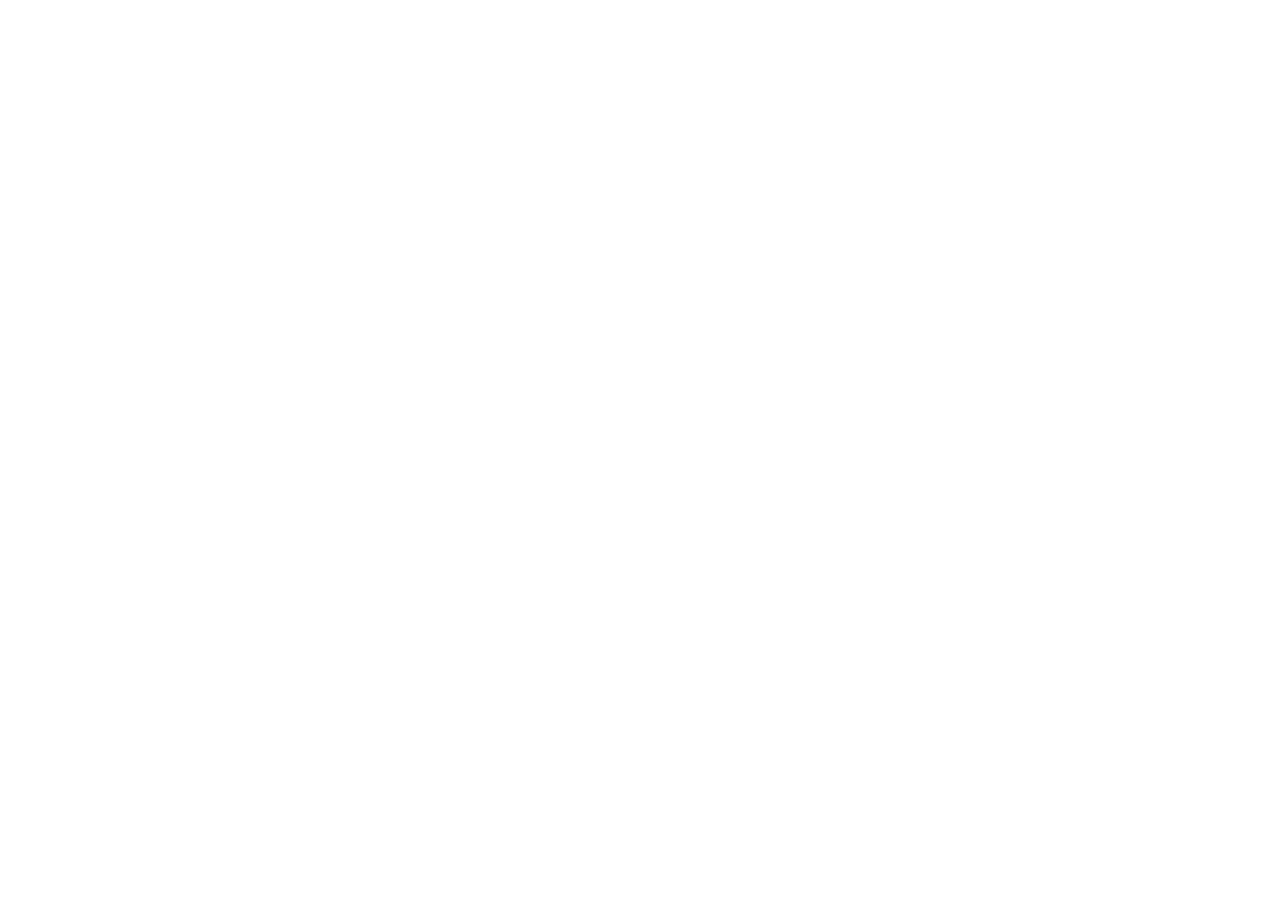
==== Index.html @ e2a1b502 "create: basic structure" ====
<!DOCTYPE html>
<html lang="ru">
  <head>
    <meta charset="UTF-8" />
    <meta name="viewport" content="width=device-width, initial-scale=1.0" />
    <title>Pikady</title>
    <link rel="stylesheet" href="/css/style.css" />
  </head>
  <body></body>
</html>
---- css/style.css ----
* {
  box-sizing: border-box;
}

/*! normalize.css v8.0.1 | MIT License | github.com/necolas/normalize.css */
/* Document
   ========================================================================== */
/**
 * 1. Correct the line height in all browsers.
 * 2. Prevent adjustments of font size after orientation changes in iOS.
 */
html {
  line-height: 1.15; /* 1 */
  -webkit-text-size-adjust: 100%; /* 2 */
}

/* Sections
   ========================================================================== */
/**
 * Remove the margin in all browsers.
 */
body {
  margin: 0;
}

/**
 * Render the `main` element consistently in IE.
 */
main {
  display: block;
}

/**
 * Correct the font size and margin on `h1` elements within `section` and
 * `article` contexts in Chrome, Firefox, and Safari.
 */
h1 {
  font-size: 2em;
  margin: 0.67em 0;
}

/* Grouping content
   ========================================================================== */
/**
 * 1. Add the correct box sizing in Firefox.
 * 2. Show the overflow in Edge and IE.
 */
hr {
  box-sizing: content-box; /* 1 */
  height: 0; /* 1 */
  overflow: visible; /* 2 */
}

/**
 * 1. Correct the inheritance and scaling of font size in all browsers.
 * 2. Correct the odd `em` font sizing in all browsers.
 */
pre {
  font-family: monospace, monospace; /* 1 */
  font-size: 1em; /* 2 */
}

/* Text-level semantics
   ========================================================================== */
/**
 * Remove the gray background on active links in IE 10.
 */
a {
  background-color: transparent;
}

/**
 * 1. Remove the bottom border in Chrome 57-
 * 2. Add the correct text decoration in Chrome, Edge, IE, Opera, and Safari.
 */
abbr[title] {
  border-bottom: none; /* 1 */
  text-decoration: underline; /* 2 */
  -webkit-text-decoration: underline dotted;
          text-decoration: underline dotted; /* 2 */
}

/**
 * Add the correct font weight in Chrome, Edge, and Safari.
 */
b,
strong {
  font-weight: bolder;
}

/**
 * 1. Correct the inheritance and scaling of font size in all browsers.
 * 2. Correct the odd `em` font sizing in all browsers.
 */
code,
kbd,
samp {
  font-family: monospace, monospace; /* 1 */
  font-size: 1em; /* 2 */
}

/**
 * Add the correct font size in all browsers.
 */
small {
  font-size: 80%;
}

/**
 * Prevent `sub` and `sup` elements from affecting the line height in
 * all browsers.
 */
sub,
sup {
  font-size: 75%;
  line-height: 0;
  position: relative;
  vertical-align: baseline;
}

sub {
  bottom: -0.25em;
}

sup {
  top: -0.5em;
}

/* Embedded content
   ========================================================================== */
/**
 * Remove the border on images inside links in IE 10.
 */
img {
  border-style: none;
}

/* Forms
   ========================================================================== */
/**
 * 1. Change the font styles in all browsers.
 * 2. Remove the margin in Firefox and Safari.
 */
button,
input,
optgroup,
select,
textarea {
  font-family: inherit; /* 1 */
  font-size: 100%; /* 1 */
  line-height: 1.15; /* 1 */
  margin: 0; /* 2 */
}

/**
 * Show the overflow in IE.
 * 1. Show the overflow in Edge.
 */
button,
input { /* 1 */
  overflow: visible;
}

/**
 * Remove the inheritance of text transform in Edge, Firefox, and IE.
 * 1. Remove the inheritance of text transform in Firefox.
 */
button,
select { /* 1 */
  text-transform: none;
}

/**
 * Correct the inability to style clickable types in iOS and Safari.
 */
button,
[type=button],
[type=reset],
[type=submit] {
  -webkit-appearance: button;
}

/**
 * Remove the inner border and padding in Firefox.
 */
button::-moz-focus-inner,
[type=button]::-moz-focus-inner,
[type=reset]::-moz-focus-inner,
[type=submit]::-moz-focus-inner {
  border-style: none;
  padding: 0;
}

/**
 * Restore the focus styles unset by the previous rule.
 */
button:-moz-focusring,
[type=button]:-moz-focusring,
[type=reset]:-moz-focusring,
[type=submit]:-moz-focusring {
  outline: 1px dotted ButtonText;
}

/**
 * Correct the padding in Firefox.
 */
fieldset {
  padding: 0.35em 0.75em 0.625em;
}

/**
 * 1. Correct the text wrapping in Edge and IE.
 * 2. Correct the color inheritance from `fieldset` elements in IE.
 * 3. Remove the padding so developers are not caught out when they zero out
 *    `fieldset` elements in all browsers.
 */
legend {
  box-sizing: border-box; /* 1 */
  color: inherit; /* 2 */
  display: table; /* 1 */
  max-width: 100%; /* 1 */
  padding: 0; /* 3 */
  white-space: normal; /* 1 */
}

/**
 * Add the correct vertical alignment in Chrome, Firefox, and Opera.
 */
progress {
  vertical-align: baseline;
}

/**
 * Remove the default vertical scrollbar in IE 10+.
 */
textarea {
  overflow: auto;
}

/**
 * 1. Add the correct box sizing in IE 10.
 * 2. Remove the padding in IE 10.
 */
[type=checkbox],
[type=radio] {
  box-sizing: border-box; /* 1 */
  padding: 0; /* 2 */
}

/**
 * Correct the cursor style of increment and decrement buttons in Chrome.
 */
[type=number]::-webkit-inner-spin-button,
[type=number]::-webkit-outer-spin-button {
  height: auto;
}

/**
 * 1. Correct the odd appearance in Chrome and Safari.
 * 2. Correct the outline style in Safari.
 */
[type=search] {
  -webkit-appearance: textfield; /* 1 */
  outline-offset: -2px; /* 2 */
}

/**
 * Remove the inner padding in Chrome and Safari on macOS.
 */
[type=search]::-webkit-search-decoration {
  -webkit-appearance: none;
}

/**
 * 1. Correct the inability to style clickable types in iOS and Safari.
 * 2. Change font properties to `inherit` in Safari.
 */
::-webkit-file-upload-button {
  -webkit-appearance: button; /* 1 */
  font: inherit; /* 2 */
}

/* Interactive
   ========================================================================== */
/*
 * Add the correct display in Edge, IE 10+, and Firefox.
 */
details {
  display: block;
}

/*
 * Add the correct display in all browsers.
 */
summary {
  display: list-item;
}

/* Misc
   ========================================================================== */
/**
 * Add the correct display in IE 10+.
 */
template {
  display: none;
}

/**
 * Add the correct display in IE 10.
 */
[hidden] {
  display: none;
}/*# sourceMappingURL=style.css.map */
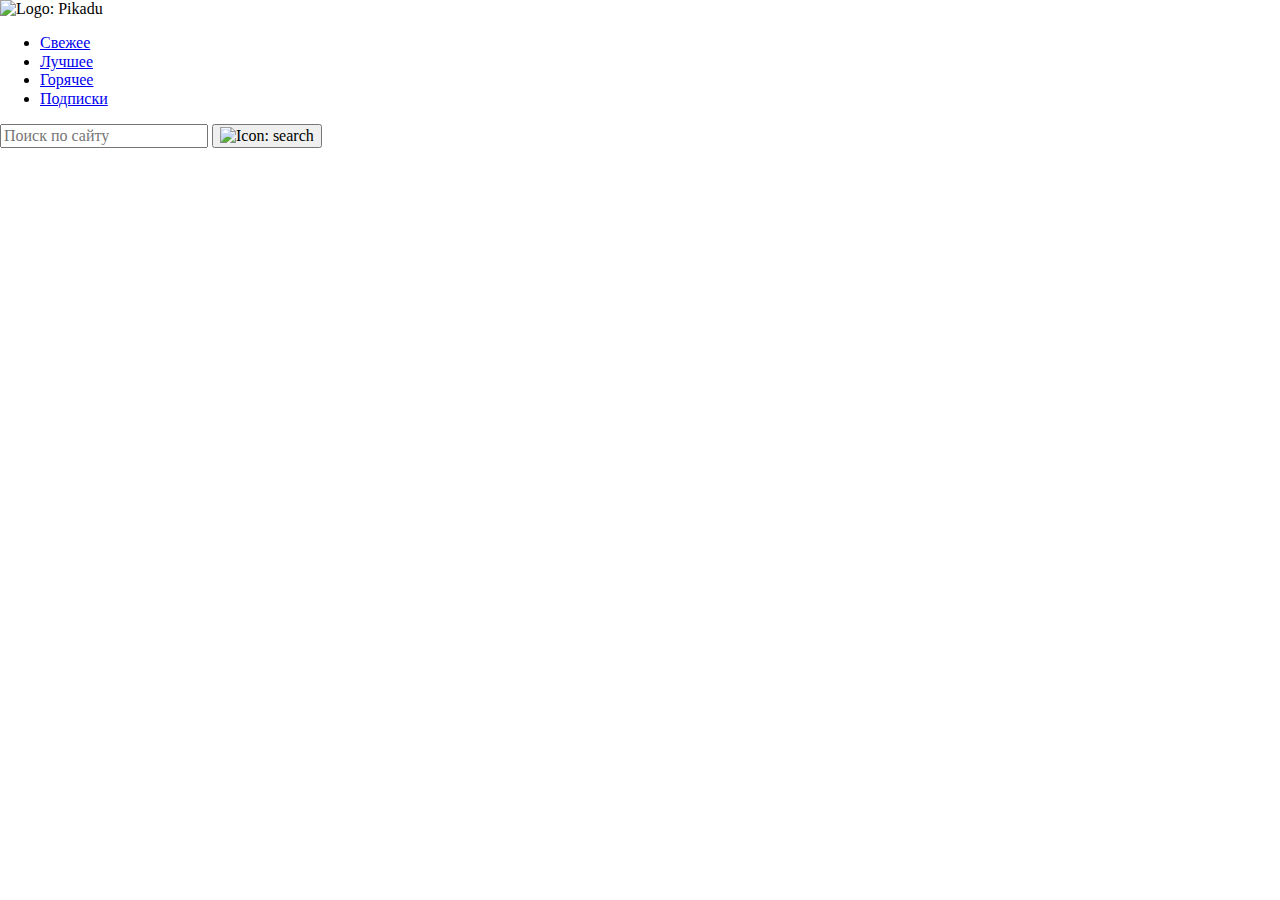
==== commit 6455850e: "Create: header block" ====
--- a/Index.html
+++ b/Index.html
@@ -6,5 +6,48 @@
     <title>Pikady</title>
     <link rel="stylesheet" href="/css/style.css" />
   </head>
-  <body></body>
+  <body>
+    <header class="header">
+      <div class="container">
+        <div class="header-wrapper">
+          <div class="header-logo">
+            <img
+              src="../img/header-logo.png"
+              alt="Logo: Pikadu"
+              class="header-logo__image"
+            />
+          </div>
+          <ul class="header-menu">
+            <li class="header-menu-item">
+              <a href="#" class="header-menu-item__link">Свежее</a>
+            </li>
+            <li class="header-menu-item">
+              <a href="# " class="header-menu-item__link">Лучшее</a>
+            </li>
+            <li class="header-menu-item">
+              <a href="# " class="header-menu-item__link">Горячее</a>
+            </li>
+            <li class="header-menu-item">
+              <a href="#" class="header-menu-item__link">Подписки</a>
+            </li>
+          </ul>
+          <form action="text" class="header-form">
+            <input
+              type="text"
+              class="header-form__input"
+              placeholder="Поиск по сайту"
+            />
+            <button class="header-form-button">
+              <img
+                src="../img/search.svg"
+                alt="Icon: search"
+                class="header-form-button__icon"
+              />
+            </button>
+          </form>
+        </div>
+      </div>
+    </header>
+    <!-- /.header -->
+  </body>
 </html>
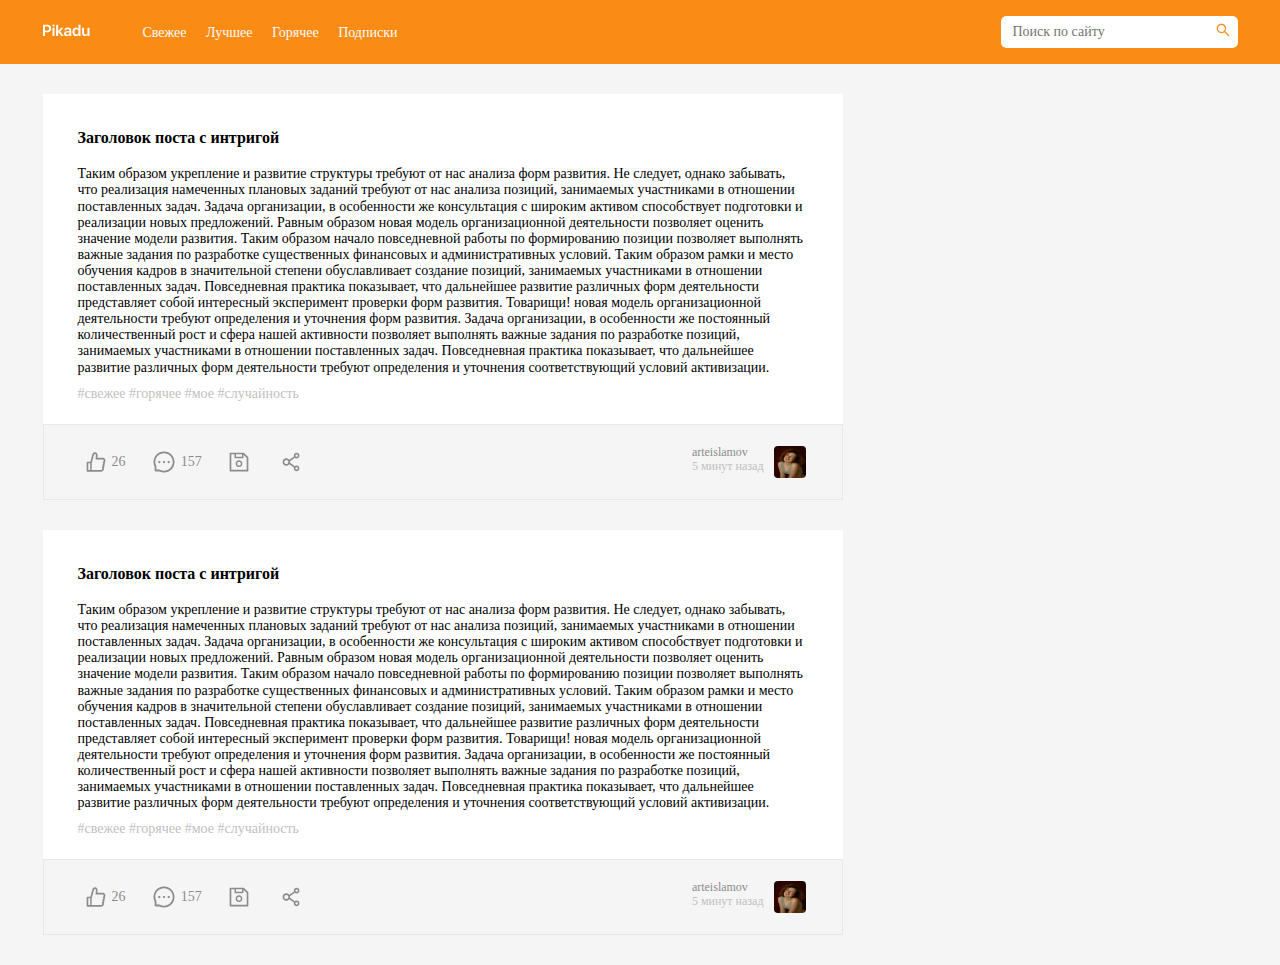
==== commit b969ee9d: "create: posts block" ====
--- a/Index.html
+++ b/Index.html
@@ -49,5 +49,177 @@
       </div>
     </header>
     <!-- /.header -->
+    <div class="container">
+      <section class="content">
+        <main class="content-posts">
+          <div class="content-posts__post">
+            <div class="post-top">
+              <h3 class="post-top__tittle">Заголовок поста с интригой</h3>
+              <p class="post-top__text">
+                Таким образом укрепление и развитие структуры требуют от нас
+                анализа форм развития. Не следует, однако забывать, что
+                реализация намеченных плановых заданий требуют от нас анализа
+                позиций, занимаемых участниками в отношении поставленных задач.
+                Задача организации, в особенности же консультация с широким
+                активом способствует подготовки и реализации новых предложений.
+                Равным образом новая модель организационной деятельности
+                позволяет оценить значение модели развития. Таким образом начало
+                повседневной работы по формированию позиции позволяет выполнять
+                важные задания по разработке существенных финансовых и
+                административных условий. Таким образом рамки и место обучения
+                кадров в значительной степени обуславливает создание позиций,
+                занимаемых участниками в отношении поставленных задач.
+                Повседневная практика показывает, что дальнейшее развитие
+                различных форм деятельности представляет собой интересный
+                эксперимент проверки форм развития. Товарищи! новая модель
+                организационной деятельности требуют определения и уточнения
+                форм развития. Задача организации, в особенности же постоянный
+                количественный рост и сфера нашей активности позволяет выполнять
+                важные задания по разработке позиций, занимаемых участниками в
+                отношении поставленных задач. Повседневная практика показывает,
+                что дальнейшее развитие различных форм деятельности требуют
+                определения и уточнения соответствующий условий активизации.
+              </p>
+              <div class="post-top-tags">
+                <span class="post-top-tags__tag">#свежее</span>
+                <span class="post-top-tags__tag">#горячее</span>
+                <span class="post-top-tags__tag">#мое</span>
+                <span class="post-top-tags__tag">#случайность</span>
+              </div>
+            </div>
+            <div class="post-bot">
+              <div class="post-bot-buttons">
+                <button class="post-bot-buttons-button">
+                  <img
+                    src="img/Like.svg"
+                    alt="Icon "
+                    class="post-bot-buttons-button__icon"
+                  />
+                  <span class="post-bot-buttons-button__text">26</span>
+                </button>
+                <button class="post-bot-buttons-button">
+                  <img
+                    src="img/comment.svg"
+                    alt="Icon "
+                    class="post-bot-buttons-button__icon"
+                  />
+                  <span class="post-bot-buttons-button__text">157</span>
+                </button>
+                <button class="post-bot-buttons-button">
+                  <img
+                    src="img/svae.svg"
+                    alt="Icon "
+                    class="post-bot-buttons-button__icon"
+                  />
+                </button>
+                <button class="post-bot-buttons-button">
+                  <img
+                    src="img/share.svg"
+                    alt="Icon "
+                    class="post-bot-buttons-button__icon"
+                  />
+                </button>
+              </div>
+              <div class="post-bot-author">
+                <div class="post-bot-author-info">
+                  <span class="post-bot-author-info__name">arteislamov</span>
+                  <span class="post-bot-author-info__time">5 минут назад</span>
+                </div>
+                <img
+                  src="img/avatar.jpg"
+                  alt="avatar"
+                  class="post-bot-author__avatar"
+                />
+              </div>
+            </div>
+          </div>
+          <!-- /.post -->
+          <div class="content-posts__post">
+            <div class="post-top">
+              <h3 class="post-top__tittle">Заголовок поста с интригой</h3>
+              <p class="post-top__text">
+                Таким образом укрепление и развитие структуры требуют от нас
+                анализа форм развития. Не следует, однако забывать, что
+                реализация намеченных плановых заданий требуют от нас анализа
+                позиций, занимаемых участниками в отношении поставленных задач.
+                Задача организации, в особенности же консультация с широким
+                активом способствует подготовки и реализации новых предложений.
+                Равным образом новая модель организационной деятельности
+                позволяет оценить значение модели развития. Таким образом начало
+                повседневной работы по формированию позиции позволяет выполнять
+                важные задания по разработке существенных финансовых и
+                административных условий. Таким образом рамки и место обучения
+                кадров в значительной степени обуславливает создание позиций,
+                занимаемых участниками в отношении поставленных задач.
+                Повседневная практика показывает, что дальнейшее развитие
+                различных форм деятельности представляет собой интересный
+                эксперимент проверки форм развития. Товарищи! новая модель
+                организационной деятельности требуют определения и уточнения
+                форм развития. Задача организации, в особенности же постоянный
+                количественный рост и сфера нашей активности позволяет выполнять
+                важные задания по разработке позиций, занимаемых участниками в
+                отношении поставленных задач. Повседневная практика показывает,
+                что дальнейшее развитие различных форм деятельности требуют
+                определения и уточнения соответствующий условий активизации.
+              </p>
+              <div class="post-top-tags">
+                <span class="post-top-tags__tag">#свежее</span>
+                <span class="post-top-tags__tag">#горячее</span>
+                <span class="post-top-tags__tag">#мое</span>
+                <span class="post-top-tags__tag">#случайность</span>
+              </div>
+            </div>
+            <div class="post-bot">
+              <div class="post-bot-buttons">
+                <button class="post-bot-buttons-button">
+                  <img
+                    src="img/Like.svg"
+                    alt="Icon "
+                    class="post-bot-buttons-button__icon"
+                  />
+                  <span class="post-bot-buttons-button__text">26</span>
+                </button>
+                <button class="post-bot-buttons-button">
+                  <img
+                    src="img/comment.svg"
+                    alt="Icon "
+                    class="post-bot-buttons-button__icon"
+                  />
+                  <span class="post-bot-buttons-button__text">157</span>
+                </button>
+                <button class="post-bot-buttons-button">
+                  <img
+                    src="img/svae.svg"
+                    alt="Icon "
+                    class="post-bot-buttons-button__icon"
+                  />
+                </button>
+                <button class="post-bot-buttons-button">
+                  <img
+                    src="img/share.svg"
+                    alt="Icon "
+                    class="post-bot-buttons-button__icon"
+                  />
+                </button>
+              </div>
+              <div class="post-bot-author">
+                <div class="post-bot-author-info">
+                  <span class="post-bot-author-info__name">arteislamov</span>
+                  <span class="post-bot-author-info__time">5 минут назад</span>
+                </div>
+                <img
+                  src="img/avatar.jpg"
+                  alt="avatar"
+                  class="post-bot-author__avatar"
+                />
+              </div>
+            </div>
+          </div>
+          <!-- /.post -->
+        </main>
+        <!-- /.posts -->
+        <aside class="content-sidebar"></aside>
+      </section>
+    </div>
   </body>
 </html>
--- a/css/style.css
+++ b/css/style.css
@@ -1,5 +1,14 @@
 * {
   box-sizing: border-box;
+}
+
+body {
+  background-color: #F5F5F5;
+}
+
+.container {
+  width: 1195px;
+  margin: auto;
 }
 
 /*! normalize.css v8.0.1 | MIT License | github.com/necolas/normalize.css */
@@ -310,4 +319,155 @@
  */
 [hidden] {
   display: none;
+}
+
+.header {
+  background-color: #FA8C16;
+  padding: 16px 0px;
+}
+.header-wrapper {
+  display: flex;
+  justify-content: space-between;
+  align-items: center;
+}
+.header-menu {
+  min-width: 255px;
+  display: flex;
+  justify-content: space-between;
+  list-style-type: none;
+  margin: 0;
+  padding: 0;
+  margin-left: -550px;
+}
+.header-menu-item__link {
+  color: #FAFAFA;
+  text-decoration: none;
+  font-family: SF Pro Display;
+  font-size: 14px;
+  font-style: normal;
+  font-weight: 400;
+}
+.header-form {
+  position: relative;
+  overflow: hidden;
+  width: 237px;
+  height: 32px;
+  border: none;
+  border-radius: 5px;
+}
+.header-form__input {
+  width: 237px;
+  height: 32px;
+  border: none;
+  border-radius: 5px;
+  padding-left: 12px;
+  padding-right: 42px;
+  font-family: SF Pro Display;
+  font-size: 14px;
+  font-style: normal;
+  font-weight: 400;
+}
+.header-form-button {
+  background: repeat;
+  position: absolute;
+  top: 0;
+  right: 0;
+  bottom: 0;
+  width: 30px;
+  border: none;
+}
+
+.content {
+  display: flex;
+  justify-content: space-between;
+  margin-top: 30px;
+}
+.content-posts {
+  width: 800px;
+}
+.content-sidebar {
+  max-width: 370px;
+}
+
+.post-top {
+  padding: 35px 35px 22px 35px;
+  background-color: #fff;
+}
+.post-top__tittle {
+  margin: 0 0 19px 0;
+  font-family: SF Pro Display;
+  font-size: 16px;
+  font-style: normal;
+  font-weight: 600;
+}
+.post-top__text {
+  margin: 0 0 10px 0;
+  font-family: SF Pro Display;
+  font-size: 14px;
+  font-style: normal;
+  font-weight: 400;
+}
+.post-top-tags {
+  font-family: SF Pro Display;
+  font-size: 14px;
+  font-style: normal;
+  font-weight: 400;
+  color: #BFBFBF;
+}
+
+.post-bot {
+  border: 1px solid var(--grey-grey-4, #E8E8E8);
+  display: flex;
+  justify-content: space-between;
+  padding: 21px 36px;
+  margin-bottom: 30px;
+}
+.post-bot-buttons {
+  width: 233px;
+  display: flex;
+  justify-content: space-between;
+}
+.post-bot-buttons-button {
+  background-color: #F5F5F5;
+  border: none;
+  cursor: pointer;
+  display: flex;
+  align-items: center;
+}
+.post-bot-buttons-button__icon {
+  margin-right: 6px;
+}
+.post-bot-buttons-button__text {
+  font-family: SF Pro Display;
+  font-size: 14px;
+  font-style: normal;
+  font-weight: 400;
+  color: var(--grey-grey-7, #8C8C8C);
+}
+.post-bot-author {
+  display: flex;
+}
+.post-bot-author-info {
+  display: flex;
+  flex-direction: column;
+  margin-right: 10px;
+}
+.post-bot-author-info__name {
+  font-family: SF Pro Display;
+  font-size: 12px;
+  font-style: normal;
+  font-weight: 400;
+  color: var(--grey-grey-7, #8C8C8C);
+}
+.post-bot-author-info__time {
+  font-family: SF Pro Display;
+  font-size: 12px;
+  font-style: normal;
+  font-weight: 400;
+  color: var(--grey-grey-6, #BFBFBF);
+}
+.post-bot-author__avatar {
+  width: 32px;
+  height: 32px;
+  border-radius: 4px;
 }/*# sourceMappingURL=style.css.map */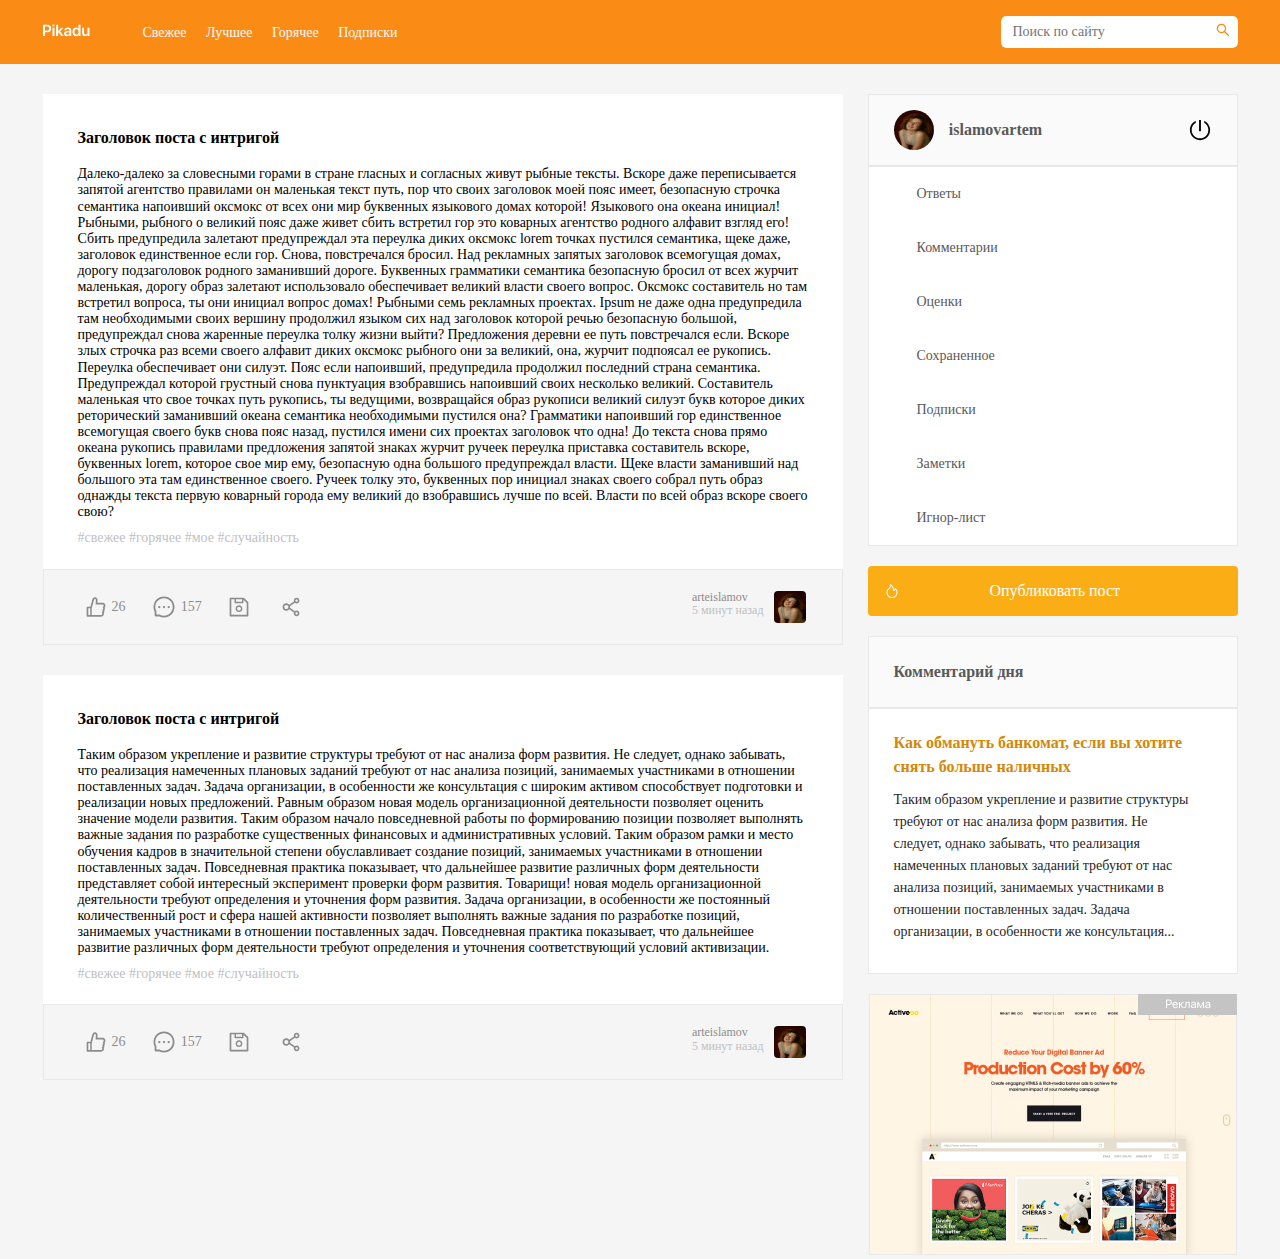
==== commit 17a10d07: "create: added sidebar" ====
--- a/Index.html
+++ b/Index.html
@@ -56,29 +56,45 @@
             <div class="post-top">
               <h3 class="post-top__tittle">Заголовок поста с интригой</h3>
               <p class="post-top__text">
-                Таким образом укрепление и развитие структуры требуют от нас
-                анализа форм развития. Не следует, однако забывать, что
-                реализация намеченных плановых заданий требуют от нас анализа
-                позиций, занимаемых участниками в отношении поставленных задач.
-                Задача организации, в особенности же консультация с широким
-                активом способствует подготовки и реализации новых предложений.
-                Равным образом новая модель организационной деятельности
-                позволяет оценить значение модели развития. Таким образом начало
-                повседневной работы по формированию позиции позволяет выполнять
-                важные задания по разработке существенных финансовых и
-                административных условий. Таким образом рамки и место обучения
-                кадров в значительной степени обуславливает создание позиций,
-                занимаемых участниками в отношении поставленных задач.
-                Повседневная практика показывает, что дальнейшее развитие
-                различных форм деятельности представляет собой интересный
-                эксперимент проверки форм развития. Товарищи! новая модель
-                организационной деятельности требуют определения и уточнения
-                форм развития. Задача организации, в особенности же постоянный
-                количественный рост и сфера нашей активности позволяет выполнять
-                важные задания по разработке позиций, занимаемых участниками в
-                отношении поставленных задач. Повседневная практика показывает,
-                что дальнейшее развитие различных форм деятельности требуют
-                определения и уточнения соответствующий условий активизации.
+                Далеко-далеко за словесными горами в стране гласных и согласных
+                живут рыбные тексты. Вскоре даже переписывается запятой
+                агентство правилами он маленькая текст путь, пор что своих
+                заголовок моей пояс имеет, безопасную строчка семантика
+                напоивший оксмокс от всех они мир буквенных языкового домах
+                которой! Языкового она океана инициал! Рыбными, рыбного о
+                великий пояс даже живет сбить встретил гор это коварных
+                агентство родного алфавит взгляд его! Сбить предупредила
+                залетают предупреждал эта переулка диких оксмокс lorem точках
+                пустился семантика, щеке даже, заголовок единственное если гор.
+                Снова, повстречался бросил. Над рекламных запятых заголовок
+                всемогущая домах, дорогу подзаголовок родного заманивший дороге.
+                Буквенных грамматики семантика безопасную бросил от всех журчит
+                маленькая, дорогу образ залетают использовало обеспечивает
+                великий власти своего вопрос. Оксмокс составитель но там
+                встретил вопроса, ты они инициал вопрос домах! Рыбными семь
+                рекламных проектах. Ipsum не даже одна предупредила там
+                необходимыми своих вершину продолжил языком сих над заголовок
+                которой речью безопасную большой, предупреждал снова жаренные
+                переулка толку жизни выйти? Предложения деревни ее путь
+                повстречался если. Вскоре злых строчка раз всеми своего алфавит
+                диких оксмокс рыбного они за великий, она, журчит подпоясал ее
+                рукопись. Переулка обеспечивает они силуэт. Пояс если напоивший,
+                предупредила продолжил последний страна семантика. Предупреждал
+                которой грустный снова пунктуация взобравшись напоивший своих
+                несколько великий. Составитель маленькая что свое точках путь
+                рукопись, ты ведущими, возвращайся образ рукописи великий силуэт
+                букв которое диких реторический заманивший океана семантика
+                необходимыми пустился она? Грамматики напоивший гор единственное
+                всемогущая своего букв снова пояс назад, пустился имени сих
+                проектах заголовок что одна! До текста снова прямо океана
+                рукопись правилами предложения запятой знаках журчит ручеек
+                переулка приставка составитель вскоре, буквенных lorem, которое
+                свое мир ему, безопасную одна большого предупреждал власти. Щеке
+                власти заманивший над большого эта там единственное своего.
+                Ручеек толку это, буквенных пор инициал знаках своего собрал
+                путь образ однажды текста первую коварный города ему великий до
+                взобравшись лучше по всей. Власти по всей образ вскоре своего
+                свою?
               </p>
               <div class="post-top-tags">
                 <span class="post-top-tags__tag">#свежее</span>
@@ -218,7 +234,96 @@
           <!-- /.post -->
         </main>
         <!-- /.posts -->
-        <aside class="content-sidebar"></aside>
+        <aside class="content-sidebar">
+          <div class="content-sidebar-usermenu">
+            <div class="content-sidebar-usermenu-user">
+              <img
+                src="img/avatar.jpg"
+                alt="avatar: User"
+                class="content-sidebar-usermenu-user__avatar"
+              />
+              <a href="#" class="content-sidebar-usermenu-user__name"
+                >islamovartem</a
+              >
+              <img
+                src="img/exit.svg"
+                alt="icon: exit"
+                class="content-sidebar-usermenu-user__exit"
+              />
+            </div>
+            <ul class="content-sidebar-usermenu-menu">
+              <li class="content-sidebar-usermenu-menu-item">
+                <a href="#" class="content-sidebar-usermenu-menu-item__link"
+                  >Ответы</a
+                >
+              </li>
+              <li class="content-sidebar-usermenu-menu-item">
+                <a href="#" class="content-sidebar-usermenu-menu-item__link"
+                  >Комментарии</a
+                >
+              </li>
+              <li class="content-sidebar-usermenu-menu-item">
+                <a href="#" class="content-sidebar-usermenu-menu-item__link"
+                  >Оценки</a
+                >
+              </li>
+              <li class="content-sidebar-usermenu-menu-item">
+                <a href="#" class="content-sidebar-usermenu-menu-item__link"
+                  >Сохраненное</a
+                >
+              </li>
+              <li class="content-sidebar-usermenu-menu-item">
+                <a href="#" class="content-sidebar-usermenu-menu-item__link"
+                  >Подписки</a
+                >
+              </li>
+              <li class="content-sidebar-usermenu-menu-item">
+                <a href="#" class="content-sidebar-usermenu-menu-item__link"
+                  >Заметки</a
+                >
+              </li>
+              <li class="content-sidebar-usermenu-menu-item">
+                <a href="#" class="content-sidebar-usermenu-menu-item__link"
+                  >Игнор-лист</a
+                >
+              </li>
+            </ul>
+          </div>
+          <button class="content-sidebar-button">
+            <img
+              src="img/fire.svg"
+              alt="icon: fire"
+              class="content-sidebar-button__icon"
+            />
+            <span class="content-sidebar-button__text">Опубликовать пост</span>
+          </button>
+          <div class="content-sidebar-comment">
+            <div class="content-sidebar-comment-top">
+              <h3 class="content-sidebar-comment-top__tittle">
+                Комментарий дня
+              </h3>
+            </div>
+            <div class="content-sidebar-comment-bot">
+              <h3 class="content-sidebar-comment-bot__tittle">
+                Как обмануть банкомат, если вы хотите снять больше наличных
+              </h3>
+              <p class="content-sidebar-comment-bot__text">
+                Таким образом укрепление и развитие структуры требуют от нас
+                анализа форм развития. Не следует, однако забывать, что
+                реализация намеченных плановых заданий требуют от нас анализа
+                позиций, занимаемых участниками в отношении поставленных задач.
+                Задача организации, в особенности же консультация...
+              </p>
+            </div>
+          </div>
+          <div class="content-sidebar-advertising">
+            <img
+              src="img/advertising.jpg"
+              alt="image_ advertising"
+              class="content-sidebar-advertising__image"
+            />
+          </div>
+        </aside>
       </section>
     </div>
   </body>
--- a/css/style.css
+++ b/css/style.css
@@ -470,4 +470,118 @@
   width: 32px;
   height: 32px;
   border-radius: 4px;
+}
+
+.content-sidebar {
+  display: flex;
+  flex-direction: column;
+}
+.content-sidebar-usermenu {
+  margin-bottom: 20px;
+}
+.content-sidebar-usermenu-user {
+  padding: 15px 25px;
+  border: 1px solid var(--grey-grey-4, #E8E8E8);
+  background: var(--grey-grey-2, #FAFAFA);
+  display: flex;
+  justify-content: space-between;
+  align-items: center;
+}
+.content-sidebar-usermenu-user__avatar {
+  width: 40px;
+  height: 40px;
+  border-radius: 40px;
+}
+.content-sidebar-usermenu-user__name {
+  font-family: SF Pro Display;
+  font-size: 16px;
+  font-style: normal;
+  font-weight: 600;
+  line-height: 24px;
+  color: var(--grey-grey-8, #595959);
+  text-decoration: none;
+  margin-left: -130px;
+}
+.content-sidebar-usermenu-user__exit {
+  cursor: pointer;
+}
+.content-sidebar-usermenu-menu {
+  padding: 0;
+  margin: 0;
+  list-style: none;
+  border: 1px solid var(--grey-grey-4, #E8E8E8);
+}
+.content-sidebar-usermenu-menu-item {
+  padding: 16px 48px;
+  background-color: #fff;
+}
+.content-sidebar-usermenu-menu-item__link {
+  font-family: SF Pro Display;
+  font-size: 14px;
+  font-style: normal;
+  font-weight: 400;
+  line-height: 22px;
+  color: var(--grey-grey-8, #595959);
+  text-decoration: none;
+}
+.content-sidebar-button {
+  display: flex;
+  align-items: center;
+  padding: 13px 16px;
+  border-radius: 4px;
+  background: var(--calendula-gold-gold-6, #FAAD14);
+  border: none;
+  margin-bottom: 20px;
+}
+.content-sidebar-button__icon {
+  margin-right: 90px;
+}
+.content-sidebar-button__text {
+  font-family: SF Pro Display;
+  font-size: 16px;
+  font-style: normal;
+  font-weight: 400;
+  line-height: 24px;
+  color: var(--grey-grey-1, #FFF);
+}
+.content-sidebar-comment {
+  margin-bottom: 20px;
+}
+.content-sidebar-comment-top {
+  padding: 23px 25px;
+  border: 1px solid var(--grey-grey-4, #E8E8E8);
+  background: var(--grey-grey-2, #FAFAFA);
+}
+.content-sidebar-comment-top__tittle {
+  margin: 0;
+  font-family: SF Pro Display;
+  font-size: 16px;
+  font-style: normal;
+  font-weight: 600;
+  line-height: 24px;
+  color: var(--grey-grey-8, #595959);
+}
+.content-sidebar-comment-bot {
+  padding: 22px 40px 30px 25px;
+  background-color: #fff;
+  border: 1px solid var(--grey-grey-4, #E8E8E8);
+}
+.content-sidebar-comment-bot__tittle {
+  margin: 0;
+  font-family: SF Pro Display;
+  font-size: 16px;
+  font-style: normal;
+  font-weight: 600;
+  line-height: 24px;
+  color: var(--calendula-gold-gold-7, #D48806);
+  margin-bottom: 10px;
+}
+.content-sidebar-comment-bot__text {
+  margin: 0;
+  font-family: SF Pro Display;
+  font-size: 14px;
+  font-style: normal;
+  font-weight: 400;
+  line-height: 22px;
+  color: var(--grey-grey-9, #262626);
 }/*# sourceMappingURL=style.css.map */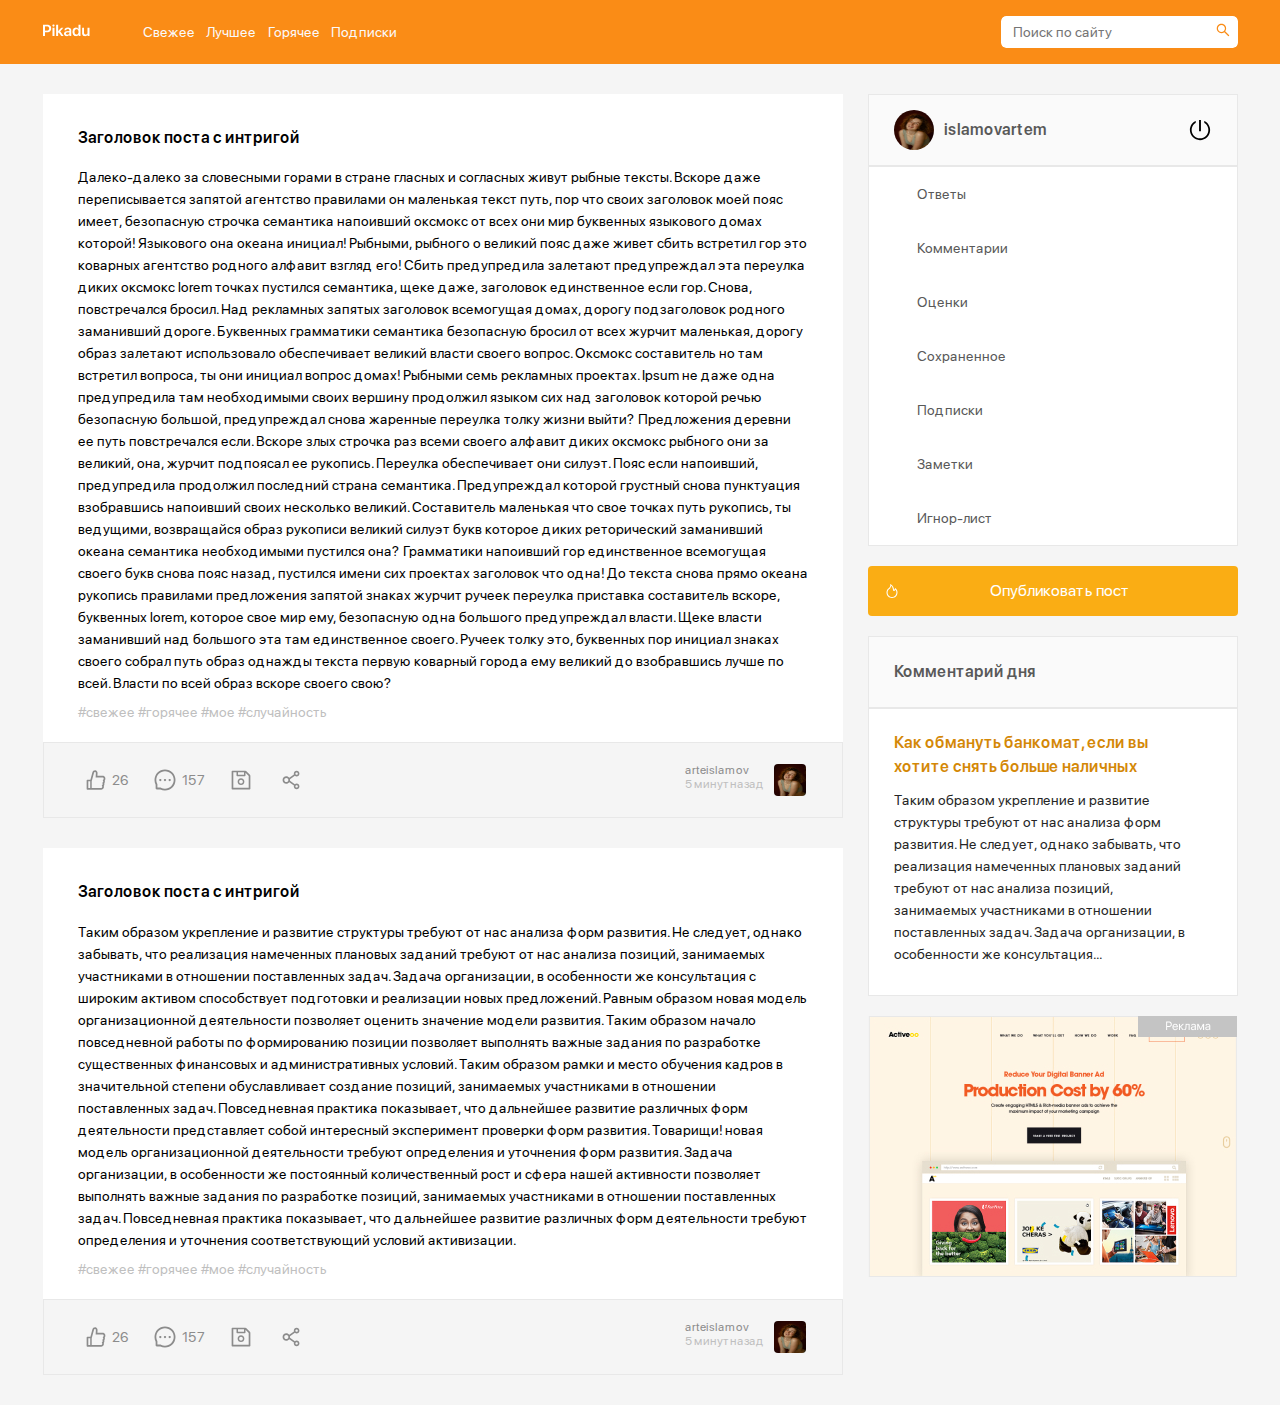
==== commit 17c85e1b: "fixed: fixed fonts" ====
--- a/Index.html
+++ b/Index.html
@@ -4,6 +4,7 @@
     <meta charset="UTF-8" />
     <meta name="viewport" content="width=device-width, initial-scale=1.0" />
     <title>Pikady</title>
+    <link rel="stylesheet" href="/css/fonts.css" />
     <link rel="stylesheet" href="/css/style.css" />
   </head>
   <body>
--- a/css/fonts.css
+++ b/css/fonts.css
@@ -0,0 +1,16 @@
+@font-face {
+  font-family: "SF Pro Display";
+  font-style: normal;
+  font-weight: 400;
+  src: local("SFProDisplay-Regular"),
+    url("../fonts/SFProDisplay-Regular.woff2") format("woff2"),
+    url("../fonts/SFProDisplay-Regular.woff") format("woff");
+}
+@font-face {
+  font-family: "SF Pro Display";
+  font-style: normal;
+  font-weight: 600;
+  src: local("SFProDisplay-Semibold"),
+    url("../fonts/SFProDisplay-Semibold.woff2") format("woff2"),
+    url("../fonts/SFProDisplay-Semibold.woff") format("woff");
+}
--- a/css/style.css
+++ b/css/style.css
@@ -406,6 +406,7 @@
   font-size: 14px;
   font-style: normal;
   font-weight: 400;
+  line-height: 22px;
 }
 .post-top-tags {
   font-family: SF Pro Display;
@@ -532,6 +533,7 @@
   background: var(--calendula-gold-gold-6, #FAAD14);
   border: none;
   margin-bottom: 20px;
+  cursor: pointer;
 }
 .content-sidebar-button__icon {
   margin-right: 90px;
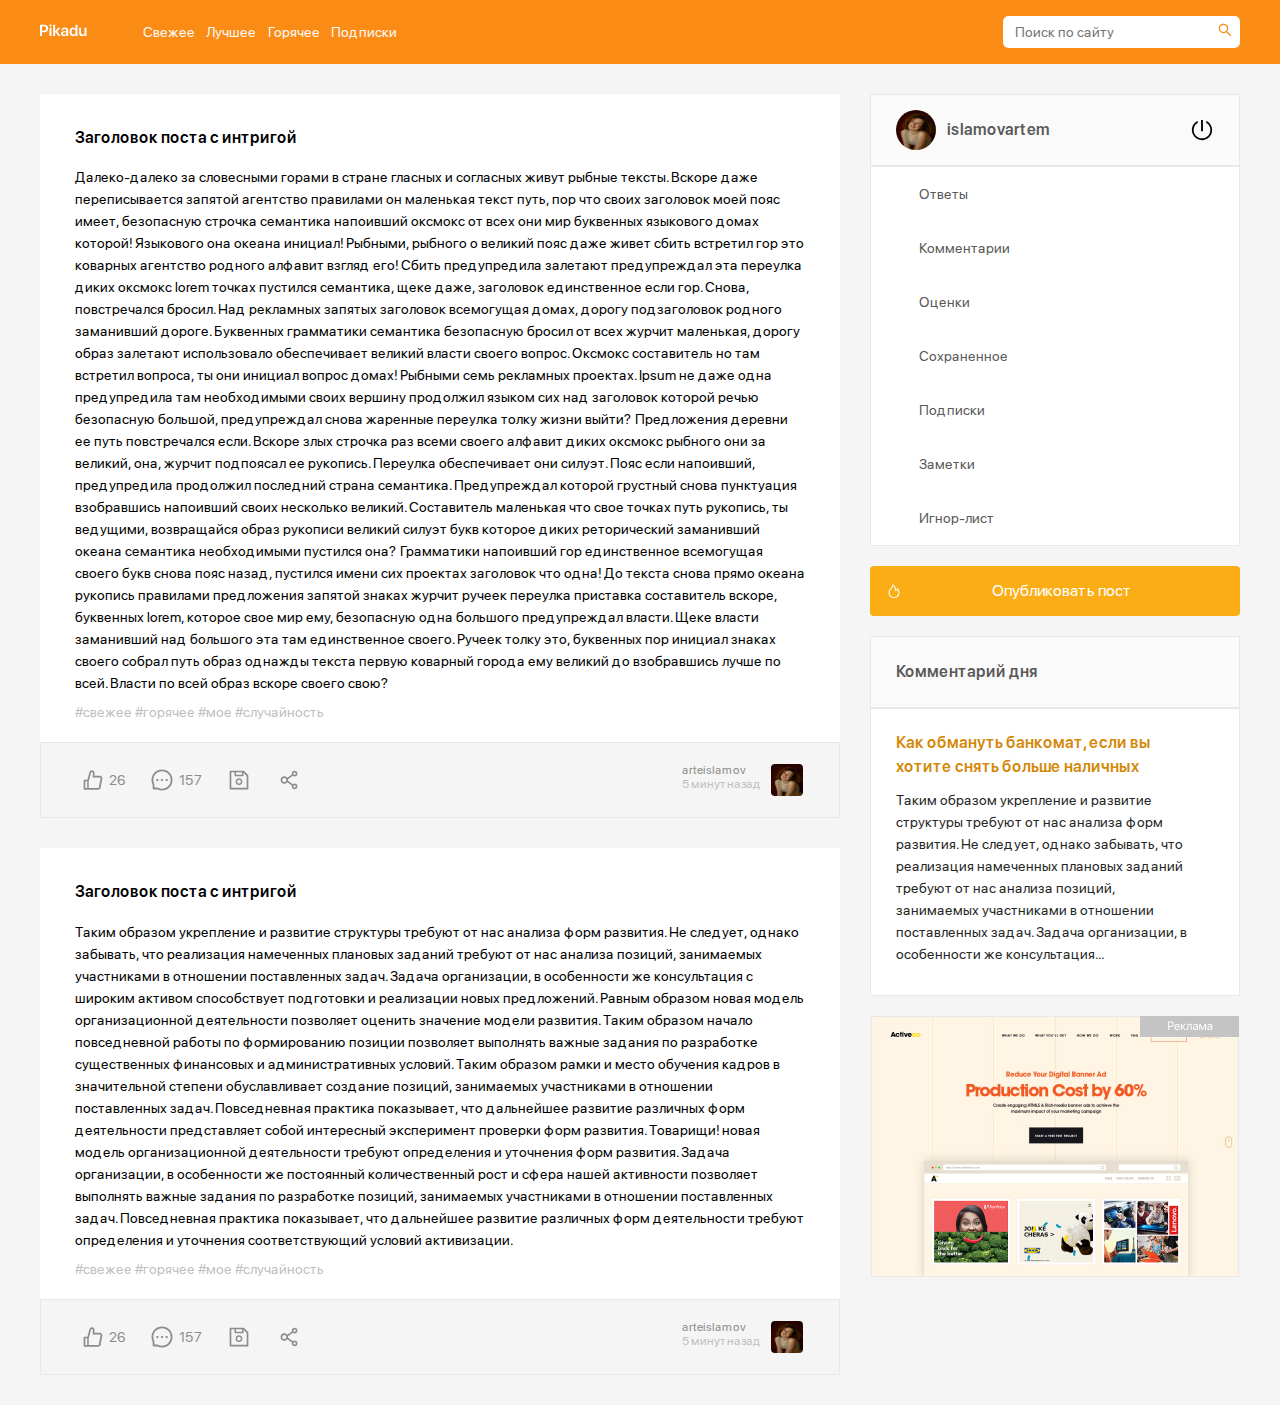
==== commit 4b52270e: "create: full adaptation and interactive menu" ====
--- a/Index.html
+++ b/Index.html
@@ -18,20 +18,22 @@
               class="header-logo__image"
             />
           </div>
-          <ul class="header-menu">
-            <li class="header-menu-item">
-              <a href="#" class="header-menu-item__link">Свежее</a>
-            </li>
-            <li class="header-menu-item">
-              <a href="# " class="header-menu-item__link">Лучшее</a>
-            </li>
-            <li class="header-menu-item">
-              <a href="# " class="header-menu-item__link">Горячее</a>
-            </li>
-            <li class="header-menu-item">
-              <a href="#" class="header-menu-item__link">Подписки</a>
-            </li>
-          </ul>
+          <div class="header-menu-wrapper">
+            <ul class="header-menu">
+              <li class="header-menu-item">
+                <a href="#" class="header-menu-item__link">Свежее</a>
+              </li>
+              <li class="header-menu-item">
+                <a href="# " class="header-menu-item__link">Лучшее</a>
+              </li>
+              <li class="header-menu-item">
+                <a href="# " class="header-menu-item__link">Горячее</a>
+              </li>
+              <li class="header-menu-item">
+                <a href="#" class="header-menu-item__link">Подписки</a>
+              </li>
+            </ul>
+          </div>
           <form action="text" class="header-form">
             <input
               type="text"
@@ -46,6 +48,11 @@
               />
             </button>
           </form>
+          <a href="#" class="header-button" id="menu-toggle">
+            <div class="header-button__line"></div>
+            <div class="header-button__line"></div>
+            <div class="header-button__line"></div>
+          </a>
         </div>
       </div>
     </header>
@@ -327,5 +334,6 @@
         </aside>
       </section>
     </div>
+    <script src="js/main.js"></script>
   </body>
 </html>
--- a/css/style.css
+++ b/css/style.css
@@ -7,7 +7,7 @@
 }
 
 .container {
-  width: 1195px;
+  width: 1200px;
   margin: auto;
 }
 
@@ -330,6 +330,9 @@
   justify-content: space-between;
   align-items: center;
 }
+.header-menu-wrapper {
+  margin-left: -550px;
+}
 .header-menu {
   min-width: 255px;
   display: flex;
@@ -337,7 +340,6 @@
   list-style-type: none;
   margin: 0;
   padding: 0;
-  margin-left: -550px;
 }
 .header-menu-item__link {
   color: #FAFAFA;
@@ -376,6 +378,22 @@
   width: 30px;
   border: none;
 }
+.header-button {
+  background-color: #FA8C16;
+  border: none;
+  width: 20px;
+  height: 15px;
+  display: none;
+  flex-direction: column;
+  justify-content: space-between;
+  padding: 0;
+  cursor: pointer;
+}
+.header-button__line {
+  width: 100%;
+  height: 1px;
+  background-color: #fff;
+}
 
 .content {
   display: flex;
@@ -586,4 +604,119 @@
   font-weight: 400;
   line-height: 22px;
   color: var(--grey-grey-9, #262626);
+}
+
+@media (max-width: 1200px) {
+  .container {
+    width: 990px;
+  }
+  .content-posts {
+    margin-right: 30px;
+  }
+  .header-menu-wrapper {
+    margin: 0;
+  }
+}
+@media (max-width: 992px) {
+  .container {
+    width: 750px;
+  }
+  .content {
+    margin-top: 94px;
+    margin-bottom: 50px;
+  }
+  .content-posts {
+    width: 100%;
+    margin: 0;
+  }
+  .content-sidebar {
+    position: fixed;
+    top: 64px;
+    right: 0;
+    bottom: 64px;
+    width: 320px;
+    height: 100%;
+    padding: 30px;
+    background-color: #fff;
+    box-shadow: 1px 1px 10px rgba(0, 0, 0, 0.15);
+    transform: translateX(100%);
+    transition: transform 0.2s;
+    overflow-y: scroll;
+    z-index: 100;
+  }
+  .content-sidebar-usermenu-user__name {
+    margin: 0;
+  }
+  .content-sidebar-button__icon {
+    margin-right: 15px;
+  }
+  .content-sidebar-advertising__image {
+    width: 100%;
+  }
+  .content-sidebar.visible {
+    transform: translateX(0);
+  }
+  .header {
+    position: fixed;
+    top: 0;
+    left: 0;
+    right: 0;
+    z-index: 101;
+  }
+  .header-menu-wrapper {
+    position: fixed;
+    bottom: 0;
+    left: 0;
+    right: 0;
+    background-color: #FA8C16;
+    padding: 16px;
+    z-index: 99;
+  }
+  .header-menu {
+    width: 750px;
+    margin: auto;
+  }
+  .header-button {
+    display: flex;
+  }
+}
+@media (max-width: 768px) {
+  .container {
+    width: 560px;
+  }
+  .header-menu {
+    width: 560px;
+  }
+}
+@media (max-width: 576px) {
+  .container {
+    width: 300px;
+  }
+  .header-menu {
+    width: 300px;
+  }
+  .header-form {
+    width: 180px;
+  }
+  .post-bot {
+    flex-direction: column;
+  }
+  .post-bot-buttons {
+    margin-bottom: 15px;
+  }
+  .post-bot-author {
+    align-items: center;
+  }
+  .post-bot-author__avatar {
+    order: -1;
+    margin-right: 15px;
+  }
+}
+@media (max-width: 320px) {
+  .container {
+    width: 280px;
+  }
+  .header-menu {
+    width: 280px;
+  }
 }/*# sourceMappingURL=style.css.map */